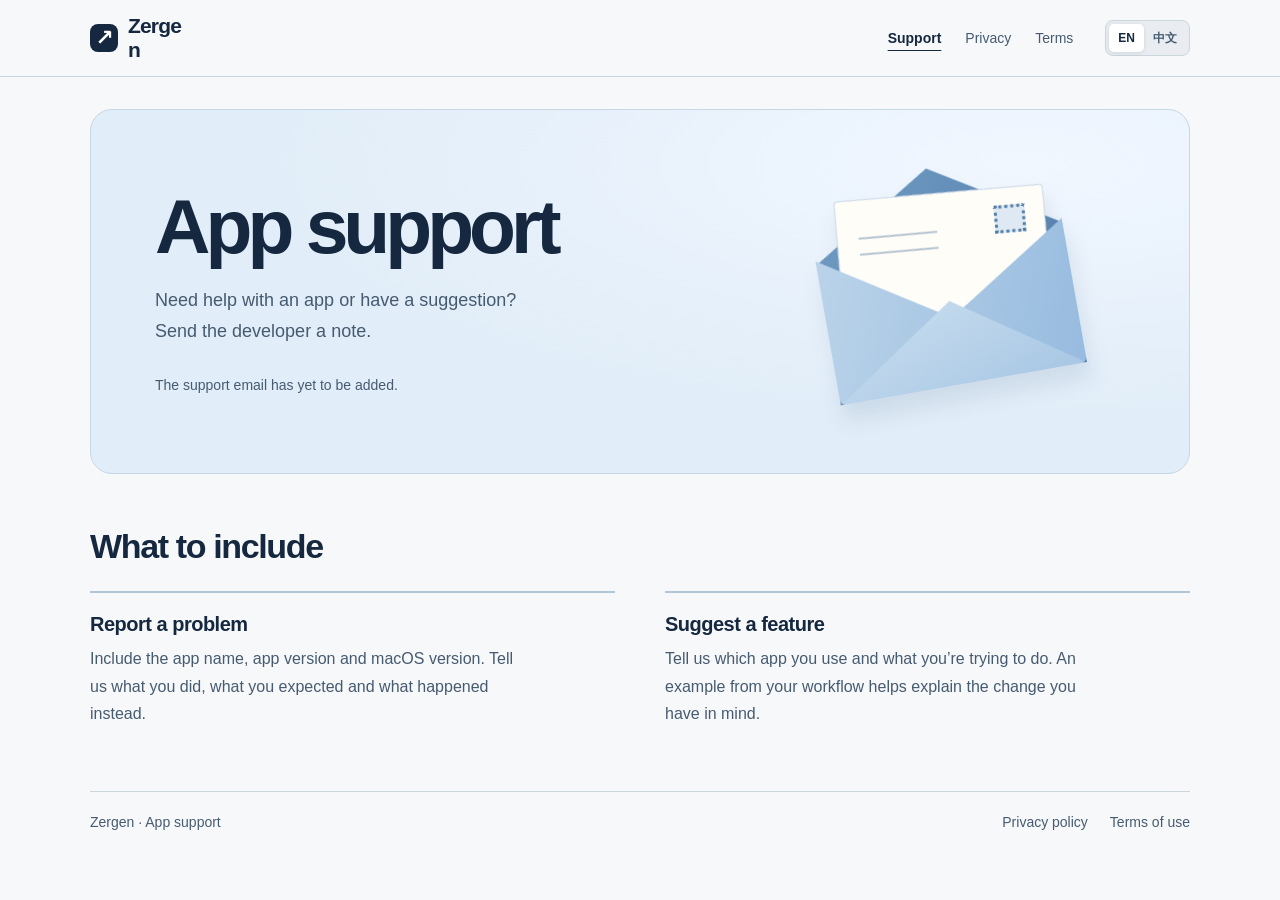
==== index.html @ 06a70c69 "first commit" ====
<!doctype html>
<html lang="en">
<head>
  <meta charset="utf-8">
  <meta name="viewport" content="width=device-width, initial-scale=1">
  <meta name="theme-color" content="#f7f8fa">
  <title>App support · Zergen</title>
  <link rel="stylesheet" href="./styles.css">
  <script src="./site-config.js" defer></script>
  <script src="./site.js" defer></script>
</head>
<body data-title-en="App support" data-title-zh="应用支持">
  <a class="skip" href="#main"><span lang="en">Skip to content</span><span lang="zh-CN">跳到正文</span></a>
  <header class="bar">
    <div class="wrap header-inner">
      <a class="brand" href="./"><span class="mark" aria-hidden="true">↗</span><span data-brand>Zergen</span></a>
      <nav aria-label="Navigation"><a href="./index.html" aria-current="page"><span lang="en">Support</span><span lang="zh-CN">支持</span></a>
<a href="./privacy.html"><span lang="en">Privacy</span><span lang="zh-CN">隐私政策</span></a>
<a href="./terms.html"><span lang="en">Terms</span><span lang="zh-CN">服务条款</span></a></nav>
      <div class="languages" hidden><button type="button" lang="en" data-language="en">EN</button><button type="button" lang="zh-CN" data-language="zh-CN">中文</button></div>
    </div>
  </header>
  <main id="main" class="wrap">
    <section class="hero">
      <div class="hero-copy">
        <h1><span lang="en">App support</span><span lang="zh-CN">应用支持</span></h1>
        <p><span lang="en">Need help with an app or have a suggestion? Send the developer a note.</span><span lang="zh-CN">使用 App 遇到了问题，或有功能建议？可以直接写信给开发者。</span></p>
        <div class="contact" data-contact hidden>
          <a class="action" data-compose><span lang="en">Send feedback</span><span lang="zh-CN">发送反馈</span> <span aria-hidden="true">↗</span></a>
          <a class="address" data-email></a>
        </div>
        <p class="unconfigured" data-missing hidden><span lang="en">The support email has yet to be added.</span><span lang="zh-CN">支持邮箱尚待配置。</span></p>
      </div>
      <div class="mail-art" aria-hidden="true"><div class="envelope"><div class="back"></div><div class="paper"><i class="stamp"></i><i class="writing"></i></div><div class="pocket"></div><div class="fold"></div></div></div>
    </section>
    <section class="guide">
      <h2><span lang="en">What to include</span><span lang="zh-CN">反馈时可以写些什么</span></h2>
      <div class="guides">
        <article><h3><span lang="en">Report a problem</span><span lang="zh-CN">报告问题</span></h3><p><span lang="en">Include the app name, app version and macOS version. Tell us what you did, what you expected and what happened instead.</span><span lang="zh-CN">请写下 App 名称、App 版本和 macOS 版本，并描述操作步骤、预期结果以及实际发生的情况。</span></p></article>
        <article><h3><span lang="en">Suggest a feature</span><span lang="zh-CN">提出建议</span></h3><p><span lang="en">Tell us which app you use and what you’re trying to do. An example from your workflow helps explain the change you have in mind.</span><span lang="zh-CN">请写下 App 名称和你想完成的事情。举一个日常使用中的例子，能帮助我们理解你的建议。</span></p></article>
      </div>
    </section></main>
  <footer class="wrap footer"><a href="./"><span data-brand>Zergen</span> · <span lang="en">App support</span><span lang="zh-CN">应用支持</span></a><div><a href="./privacy.html"><span lang="en">Privacy policy</span><span lang="zh-CN">隐私政策</span></a><a href="./terms.html"><span lang="en">Terms of use</span><span lang="zh-CN">服务条款</span></a></div></footer>
</body>
</html>
---- styles.css ----
:root {
  color-scheme: light;
  --ink: #15283f;
  --muted: #465b70;
  --link: #165997;
  --line: #ccd6de;
  --page: #f7f8fa;
  font-family: "Inter", -apple-system, BlinkMacSystemFont, "Segoe UI", "PingFang SC", sans-serif;
  background: var(--page);
  color: var(--ink);
}
* { box-sizing: border-box; }
[hidden], html:lang(en) main [lang="zh-CN"], html:lang(zh) main [lang="en"],
html:lang(en) span[lang="zh-CN"], html:lang(zh) span[lang="en"] { display: none !important; }
body { margin: 0; }
a { color: inherit; text-underline-offset: .23em; }
a:hover { color: var(--link); }
:focus-visible { outline: 3px solid #106dd0; outline-offset: 4px; }
.wrap { width: min(1100px, calc(100% - 88px)); margin-inline: auto; }
.bar { border-bottom: 1px solid var(--line); }
.header-inner, .brand, nav, .languages, .footer, .footer div, .contact { display: flex; align-items: center; }
.header-inner { min-height: 76px; gap: 32px; }
.brand, nav a, .footer a, .action { text-decoration: none; }
.brand { gap: 10px; font-weight: 740; font-size: 21px; letter-spacing: -.04em; margin-right: auto; overflow-wrap: anywhere; }
.mark { display: grid; place-items: center; flex: 0 0 28px; height: 28px; border-radius: 8px; background: var(--ink); color: white; font: 600 22px/1 system-ui; }
nav { gap: 24px; }
nav a, .footer { color: var(--muted); font-size: 14px; }
nav a[aria-current="page"] { color: var(--ink); font-weight: 650; text-decoration: underline; text-underline-offset: 7px; }
.languages { padding: 3px; background: #e9edf1; border: 1px solid var(--line); border-radius: 8px; }
.languages button { border: 0; border-radius: 5px; background: transparent; color: var(--muted); cursor: pointer; min-height: 28px; padding: 2px 9px; font: inherit; font-size: 12px; line-height: 1.2; font-weight: 600; }
.languages [aria-pressed="true"] { background: white; color: var(--ink); box-shadow: 0 1px 4px #1c314220; }
.skip { position: absolute; left: 12px; top: 12px; z-index: 5; background: white; padding: 10px; transform: translateY(-180%); }
.skip:focus { transform: none; }
.hero { margin-top: 32px; padding: clamp(28px,5vw,72px); min-height: 365px; border: 1px solid #c6d7e6; border-radius: 22px; background: radial-gradient(ellipse at 85% 15%, #f1f7ff, transparent 58%), #e1edf8; display: grid; grid-template-columns: minmax(0, 1.3fr) minmax(0,.8fr); align-items: center; gap: 5%; overflow: hidden; }
h1, h2, h3, p { margin: 0; }
h1 { font: 600 clamp(48px,6vw,82px)/1.07 "Instrument Sans", -apple-system, BlinkMacSystemFont, "Segoe UI", sans-serif; letter-spacing: -.065em; }
:lang(zh-CN) h1 { letter-spacing: -.045em; }
.hero-copy > p, .guides p, .legal p { color: var(--muted); line-height: 1.7; }
.hero-copy > p { font-size: 18px; max-width: 39ch; margin-top: 18px; }
.contact { flex-wrap: wrap; gap: 14px 18px; margin-top: 28px; }
.action { display: inline-flex; align-items: center; gap: 16px; font-weight: 610; font-size: 15px; border-radius: 8px; background: var(--ink); color: white; padding: 13px 17px; }
.action:hover { background: #254667; color: white; }
.address, .legal a { color: var(--link); overflow-wrap: anywhere; }
.address, .hero-copy .unconfigured { font-size: 14px; }
.hero-copy .unconfigured { margin-top: 28px; }
.mail-art { display: grid; place-items: center; padding: 38px 5% 22px; }
.envelope { position: relative; width: min(100%, 250px); aspect-ratio: 1.45; transform: rotate(-10deg); filter: drop-shadow(2px 16px 10px #284d771e); }
.envelope > div { position: absolute; }
.back { inset: -27% 0 0; background: linear-gradient(130deg,#729dc4,#507aa6); clip-path: polygon(0 35%,50% 0,100% 35%,100% 100%,0 100%); }
.paper { left: 8%; right: 8%; top: -12%; bottom: 12%; border-radius: 4px; border: 1px solid #cad7e6; background: #fffdf8; transform: rotate(5deg); }
.stamp { position: absolute; right: 9%; top: 10%; width: 15%; aspect-ratio: 1.1; border: 3px dotted #507ca6; background: #dee9f3; }
.writing { position: absolute; left: 10%; top: 22%; width: 38%; height: 10%; border-block: 2px solid #b5c4d0; }
.pocket { inset: 15% 0 0; border-radius: 0 0 5px 5px; background: linear-gradient(110deg,#bad3e9,#97bbdf); clip-path: polygon(0 0,50% 54%,100% 0,100% 100%,0 100%); }
.fold { inset: 51% 0 0; border-radius: 0 0 5px 5px; background: linear-gradient(160deg,#cbdff0,#a8c7e4); clip-path: polygon(0 100%,50% 0,100% 100%); }
.guide { margin: 52px 0 64px; }
h2 { font-size: clamp(25px,3vw,34px); line-height: 1.22; letter-spacing: -.04em; }
.guides { display: grid; grid-template-columns: repeat(2,minmax(0,1fr)); gap: 50px; margin-top: 24px; }
.guides article { border-top: 2px solid #b4c6d6; padding-top: 20px; }
h3 { font-size: 20px; font-weight: 620; letter-spacing: -.025em; }
.guides p { margin-top: 9px; max-width: 49ch; }
.legal { max-width: 720px; margin: 58px auto 64px; }
.legal h1 { font-size: clamp(40px,5vw,66px); }
.legal .date { font-size: 14px; margin: 14px 0 30px; border-bottom: 1px solid var(--line); padding-bottom: 25px; }
.legal section { margin-top: 30px; }
.legal h2 { font-size: 23px; }
.legal p { margin-top: 10px; }
.footer { border-top: 1px solid var(--line); padding-block: 22px; gap: 20px; justify-content: space-between; }
.footer div { gap: 22px; }
@media (max-width: 720px) {
  .wrap { width: calc(100% - 40px); }
  .header-inner { gap: 16px; }
  nav { gap: 14px; }
  .hero { grid-template-columns: minmax(0,1.4fr) minmax(0,.6fr); gap: 12px; min-height: 300px; }
  .guides { gap: 28px; }
}
@media (max-width: 540px) {
  .wrap { width: calc(100% - 32px); }
  .header-inner { flex-wrap: wrap; padding-block: 14px; gap: 10px; }
  nav { order: 3; width: 100%; gap: 23px; padding-block: 5px; }
  .hero { margin-top: 18px; grid-template-columns: minmax(0,1fr); padding: 28px 23px; }
  .mail-art { display: none; }
  .hero-copy > p { font-size: 16px; }
  .guide { margin: 34px 0 42px; }
  .guides { grid-template-columns: 1fr; gap: 22px; }
  .legal { margin-block: 36px 48px; }
  .footer { flex-wrap: wrap; }
}
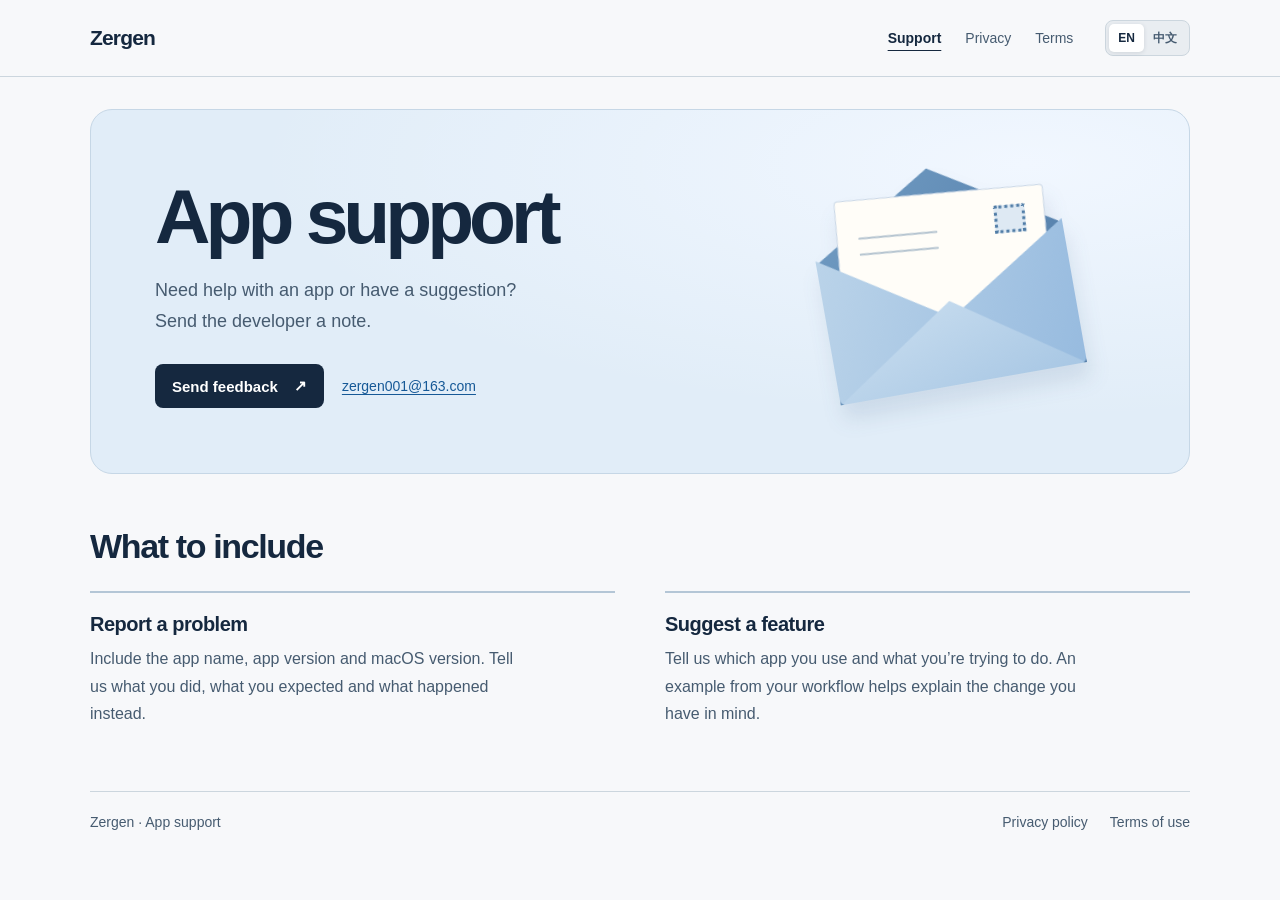
==== commit 5929767d: "Use a text wordmark and publish the support email" ====
--- a/index.html
+++ b/index.html
@@ -13,7 +13,7 @@
   <a class="skip" href="#main"><span lang="en">Skip to content</span><span lang="zh-CN">跳到正文</span></a>
   <header class="bar">
     <div class="wrap header-inner">
-      <a class="brand" href="./"><span class="mark" aria-hidden="true">↗</span><span data-brand>Zergen</span></a>
+      <a class="brand" href="./" data-brand>Zergen</a>
       <nav aria-label="Navigation"><a href="./index.html" aria-current="page"><span lang="en">Support</span><span lang="zh-CN">支持</span></a>
 <a href="./privacy.html"><span lang="en">Privacy</span><span lang="zh-CN">隐私政策</span></a>
 <a href="./terms.html"><span lang="en">Terms</span><span lang="zh-CN">服务条款</span></a></nav>
--- a/styles.css
+++ b/styles.css
@@ -18,11 +18,10 @@
 :focus-visible { outline: 3px solid #106dd0; outline-offset: 4px; }
 .wrap { width: min(1100px, calc(100% - 88px)); margin-inline: auto; }
 .bar { border-bottom: 1px solid var(--line); }
-.header-inner, .brand, nav, .languages, .footer, .footer div, .contact { display: flex; align-items: center; }
+.header-inner, nav, .languages, .footer, .footer div, .contact { display: flex; align-items: center; }
 .header-inner { min-height: 76px; gap: 32px; }
 .brand, nav a, .footer a, .action { text-decoration: none; }
-.brand { gap: 10px; font-weight: 740; font-size: 21px; letter-spacing: -.04em; margin-right: auto; overflow-wrap: anywhere; }
-.mark { display: grid; place-items: center; flex: 0 0 28px; height: 28px; border-radius: 8px; background: var(--ink); color: white; font: 600 22px/1 system-ui; }
+.brand { flex: none; font-weight: 740; font-size: 21px; letter-spacing: -.04em; margin-right: auto; white-space: nowrap; }
 nav { gap: 24px; }
 nav a, .footer { color: var(--muted); font-size: 14px; }
 nav a[aria-current="page"] { color: var(--ink); font-weight: 650; text-decoration: underline; text-underline-offset: 7px; }
